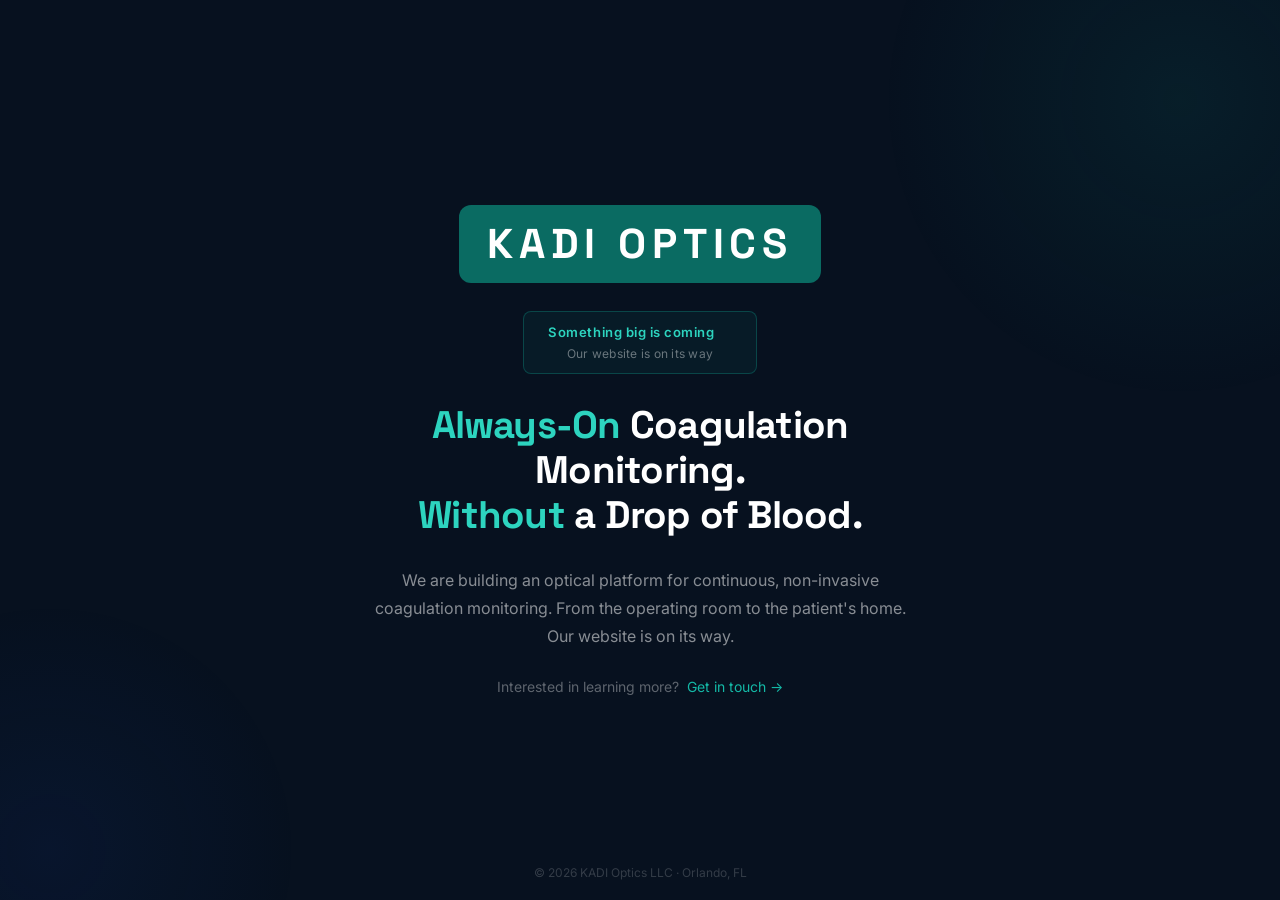
==== index.html @ 2137b291 "Darken brand box background color Co-Authored-By: Claude Sonnet 4.6 <noreply@anthropic.com>" ====
<!DOCTYPE html>
<html lang="en">
<head>
  <meta charset="UTF-8"/>
  <meta name="viewport" content="width=device-width, initial-scale=1.0"/>
  <title>KADI Optics — Coming Soon</title>
  <link rel="preconnect" href="https://fonts.googleapis.com"/>
  <link rel="preconnect" href="https://fonts.gstatic.com" crossorigin/>
  <link href="https://fonts.googleapis.com/css2?family=Space+Grotesk:wght@400;600;700&family=Inter:wght@400;500&display=swap" rel="stylesheet"/>
  <style>
    *, *::before, *::after { box-sizing: border-box; margin: 0; padding: 0; }
    html, body { height: 100%; }

    body {
      font-family: 'Inter', system-ui, sans-serif;
      background: #07111F;
      color: #fff;
      display: flex;
      flex-direction: column;
      align-items: center;
      justify-content: center;
      min-height: 100vh;
      padding: 32px 24px;
      -webkit-font-smoothing: antialiased;
    }

    body::before {
      content: '';
      position: fixed;
      top: -200px; right: -200px;
      width: 600px; height: 600px;
      border-radius: 50%;
      background: radial-gradient(circle, rgba(13,148,136,0.10) 0%, transparent 70%);
      pointer-events: none;
    }
    body::after {
      content: '';
      position: fixed;
      bottom: -200px; left: -200px;
      width: 500px; height: 500px;
      border-radius: 50%;
      background: radial-gradient(circle, rgba(29,78,216,0.08) 0%, transparent 70%);
      pointer-events: none;
    }

    .wrap {
      position: relative;
      z-index: 1;
      display: flex;
      flex-direction: column;
      align-items: center;
      gap: 28px;
      text-align: center;
      max-width: 560px;
    }

    /* Brand name — text only, no icon */
    .brand {
      font-family: 'Space Grotesk', system-ui, sans-serif;
      font-size: 2.6rem;
      font-weight: 700;
      letter-spacing: 0.14em;
      color: #fff;
      line-height: 1;
      background: #0A6B62;
      padding: 18px 28px;
      border-radius: 12px;
    }
    .brand span { color: #fff; }

    h1 {
      font-family: 'Space Grotesk', system-ui, sans-serif;
      font-size: clamp(1.6rem, 4vw, 2.4rem);
      font-weight: 700;
      line-height: 1.18;
      letter-spacing: -0.02em;
      color: #fff;
    }
    h1 span { color: #2DD4BF; }

    p {
      font-size: 1rem;
      color: rgba(255,255,255,0.52);
      line-height: 1.75;
    }

    /* Badge — sharper corners, no blinking dot */
    .badge {
      display: inline-flex;
      flex-direction: column;
      align-items: center;
      gap: 6px;
      padding: 12px 24px;
      border-radius: 8px;
      border: 1px solid rgba(13,148,136,0.35);
      background: rgba(13,148,136,0.08);
      font-size: 0.82rem;
      font-weight: 600;
      color: #2DD4BF;
      letter-spacing: 0.04em;
    }
    .badge-sub {
      font-size: 0.75rem;
      font-weight: 400;
      color: rgba(255,255,255,0.4);
      letter-spacing: 0.02em;
    }

    /* Consecutive dots */
    .dot {
      opacity: 0;
      display: inline-block;
      animation: dot-seq 2.2s ease-in-out infinite;
    }
    .dot.d1 { animation-delay: 0.0s; }
    .dot.d2 { animation-delay: 0.5s; }
    .dot.d3 { animation-delay: 1.0s; }

    @keyframes dot-seq {
      0%,  12% { opacity: 0; }
      22%, 80% { opacity: 1; }
      92%, 100% { opacity: 0; }
    }

    .contact {
      font-size: 0.875rem;
      color: rgba(255,255,255,0.35);
    }
    .contact a {
      color: #14B8A6;
      text-decoration: none;
      transition: color 0.2s;
    }
    .contact a:hover { color: #2DD4BF; }

    .footer-note {
      position: fixed;
      bottom: 20px;
      font-size: 0.75rem;
      color: rgba(255,255,255,0.18);
    }
  </style>
</head>
<body>

  <div class="wrap">

    <div class="brand">KADI <span>OPTICS</span></div>

    <div class="badge">
      <span>Something big is coming <span class="dot d1">.</span><span class="dot d2">.</span><span class="dot d3">.</span></span>
      <span class="badge-sub">Our website is on its way</span>
    </div>

    <h1><span>Always-On</span> Coagulation Monitoring.<br><span>Without</span> a Drop of Blood.</h1>

    <p>We are building an optical platform for continuous, non-invasive coagulation monitoring. From the operating room to the patient's home. Our website is on its way.</p>

    <div class="contact">
      Interested in learning more? &nbsp;<a href="mailto:kadioptics@gmail.com">Get in touch →</a>
    </div>

  </div>

  <span class="footer-note">© 2026 KADI Optics LLC · Orlando, FL</span>
</body>
</html>
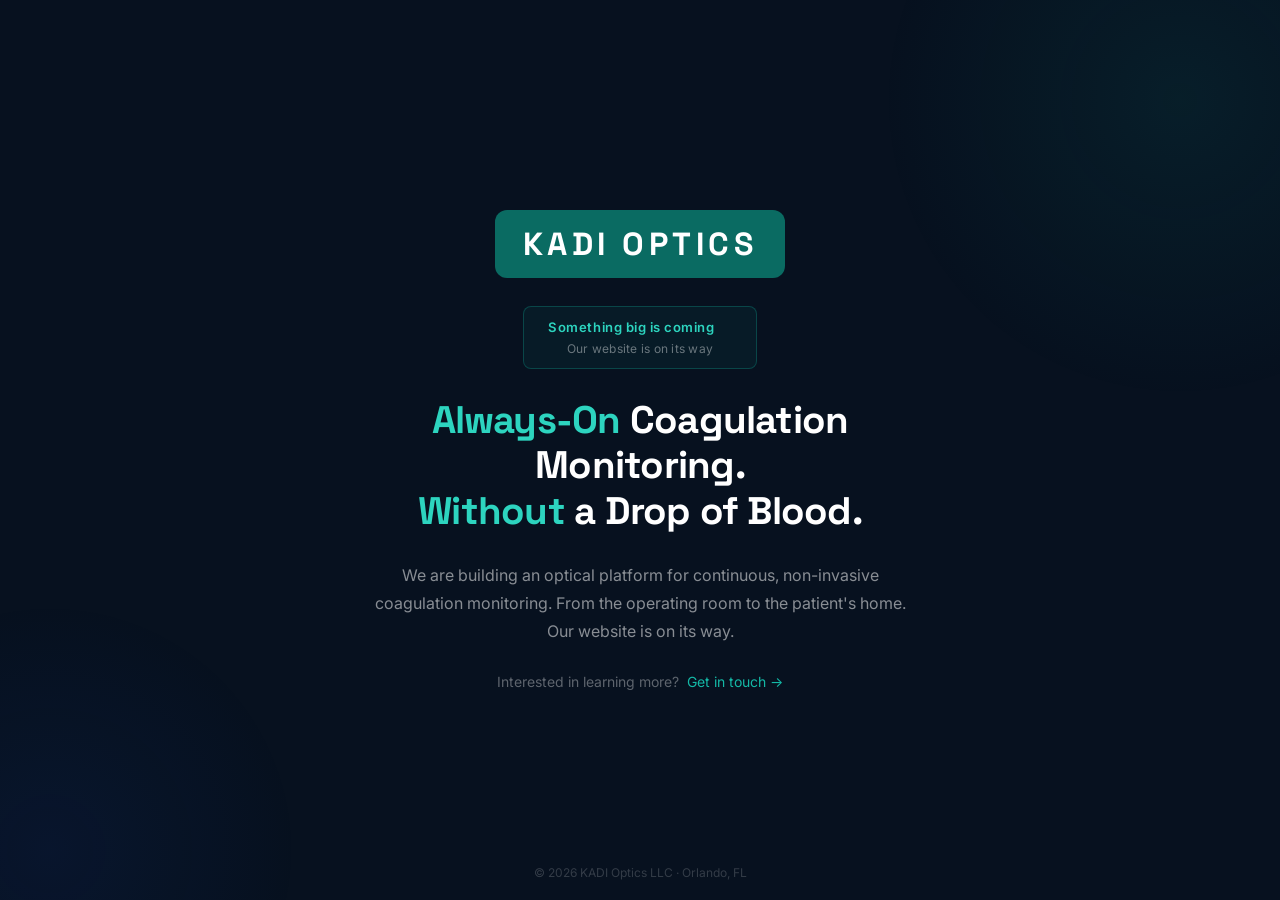
==== commit f5d8d37d: "Reduce brand logo font size Co-Authored-By: Claude Sonnet 4.6 <noreply@anthropic.com>" ====
--- a/index.html
+++ b/index.html
@@ -57,7 +57,7 @@
     /* Brand name — text only, no icon */
     .brand {
       font-family: 'Space Grotesk', system-ui, sans-serif;
-      font-size: 2.6rem;
+      font-size: 2rem;
       font-weight: 700;
       letter-spacing: 0.14em;
       color: #fff;
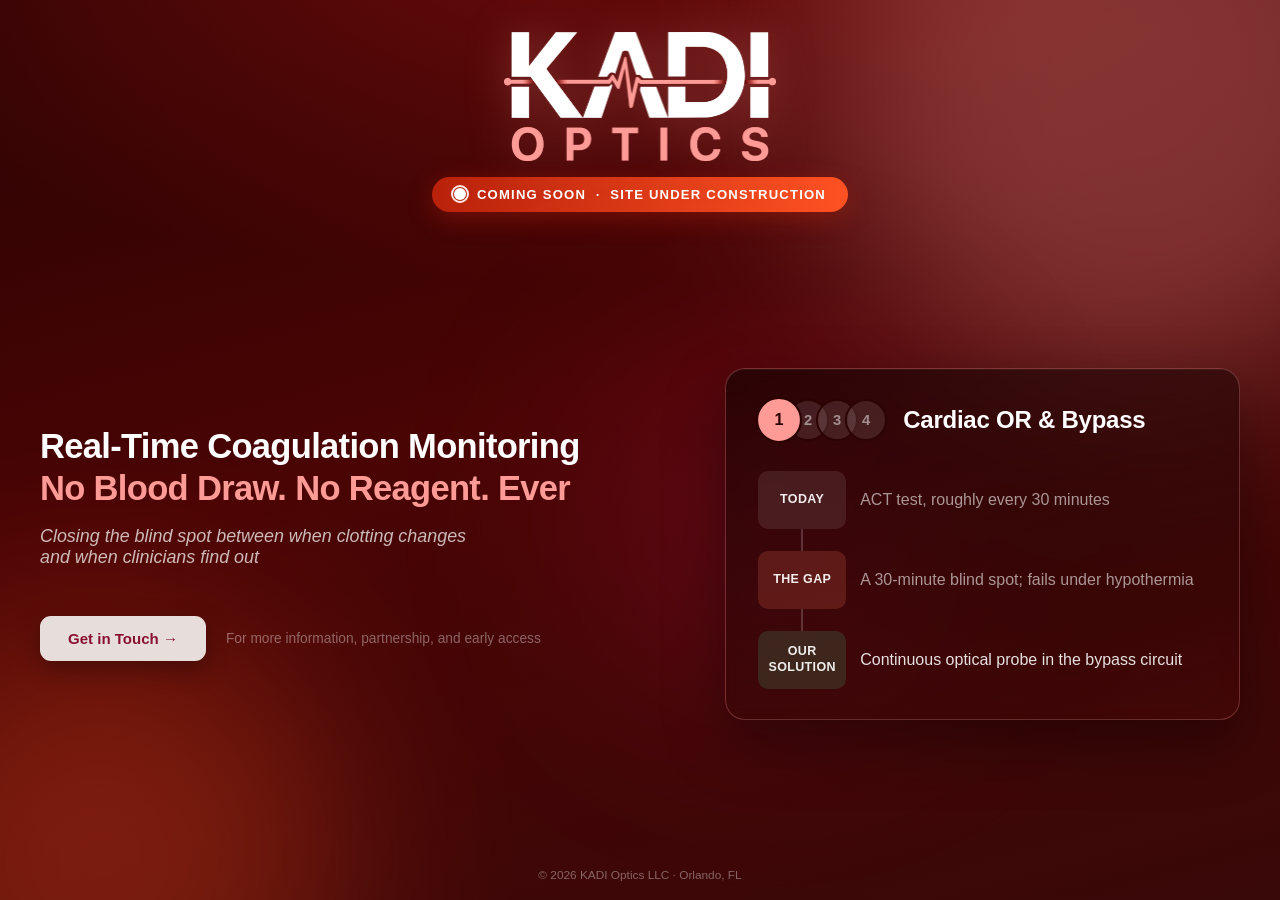
==== commit 5add69b1: "Redesign coming-soon page with maroon/coral pitch-deck theme Rebuilds index.html (the coming-soon la" ====
--- a/index.html
+++ b/index.html
@@ -1,167 +1,403 @@
 <!DOCTYPE html>
 <html lang="en">
 <head>
-  <meta charset="UTF-8"/>
-  <meta name="viewport" content="width=device-width, initial-scale=1.0"/>
-  <title>KADI Optics — Coming Soon</title>
-  <link rel="preconnect" href="https://fonts.googleapis.com"/>
-  <link rel="preconnect" href="https://fonts.gstatic.com" crossorigin/>
-  <link href="https://fonts.googleapis.com/css2?family=Space+Grotesk:wght@400;600;700&family=Inter:wght@400;500&display=swap" rel="stylesheet"/>
-  <style>
-    *, *::before, *::after { box-sizing: border-box; margin: 0; padding: 0; }
-    html, body { height: 100%; }
-
-    body {
-      font-family: 'Inter', system-ui, sans-serif;
-      background: #07111F;
-      color: #fff;
-      display: flex;
-      flex-direction: column;
-      align-items: center;
-      justify-content: center;
-      min-height: 100vh;
-      padding: 32px 24px;
-      -webkit-font-smoothing: antialiased;
-    }
-
-    body::before {
-      content: '';
-      position: fixed;
-      top: -200px; right: -200px;
-      width: 600px; height: 600px;
-      border-radius: 50%;
-      background: radial-gradient(circle, rgba(13,148,136,0.10) 0%, transparent 70%);
-      pointer-events: none;
-    }
-    body::after {
-      content: '';
-      position: fixed;
-      bottom: -200px; left: -200px;
-      width: 500px; height: 500px;
-      border-radius: 50%;
-      background: radial-gradient(circle, rgba(29,78,216,0.08) 0%, transparent 70%);
-      pointer-events: none;
-    }
-
-    .wrap {
-      position: relative;
-      z-index: 1;
-      display: flex;
-      flex-direction: column;
-      align-items: center;
-      gap: 28px;
-      text-align: center;
-      max-width: 560px;
-    }
-
-    /* Brand name — text only, no icon */
-    .brand {
-      font-family: 'Space Grotesk', system-ui, sans-serif;
-      font-size: 2rem;
-      font-weight: 700;
-      letter-spacing: 0.14em;
-      color: #fff;
-      line-height: 1;
-      background: #0A6B62;
-      padding: 18px 28px;
-      border-radius: 12px;
-    }
-    .brand span { color: #fff; }
-
-    h1 {
-      font-family: 'Space Grotesk', system-ui, sans-serif;
-      font-size: clamp(1.6rem, 4vw, 2.4rem);
-      font-weight: 700;
-      line-height: 1.18;
-      letter-spacing: -0.02em;
-      color: #fff;
-    }
-    h1 span { color: #2DD4BF; }
-
-    p {
-      font-size: 1rem;
-      color: rgba(255,255,255,0.52);
-      line-height: 1.75;
-    }
-
-    /* Badge — sharper corners, no blinking dot */
-    .badge {
-      display: inline-flex;
-      flex-direction: column;
-      align-items: center;
-      gap: 6px;
-      padding: 12px 24px;
-      border-radius: 8px;
-      border: 1px solid rgba(13,148,136,0.35);
-      background: rgba(13,148,136,0.08);
-      font-size: 0.82rem;
-      font-weight: 600;
-      color: #2DD4BF;
-      letter-spacing: 0.04em;
-    }
-    .badge-sub {
-      font-size: 0.75rem;
-      font-weight: 400;
-      color: rgba(255,255,255,0.4);
-      letter-spacing: 0.02em;
-    }
-
-    /* Consecutive dots */
-    .dot {
-      opacity: 0;
-      display: inline-block;
-      animation: dot-seq 2.2s ease-in-out infinite;
-    }
-    .dot.d1 { animation-delay: 0.0s; }
-    .dot.d2 { animation-delay: 0.5s; }
-    .dot.d3 { animation-delay: 1.0s; }
-
-    @keyframes dot-seq {
-      0%,  12% { opacity: 0; }
-      22%, 80% { opacity: 1; }
-      92%, 100% { opacity: 0; }
-    }
-
-    .contact {
-      font-size: 0.875rem;
-      color: rgba(255,255,255,0.35);
-    }
-    .contact a {
-      color: #14B8A6;
-      text-decoration: none;
-      transition: color 0.2s;
-    }
-    .contact a:hover { color: #2DD4BF; }
-
-    .footer-note {
-      position: fixed;
-      bottom: 20px;
-      font-size: 0.75rem;
-      color: rgba(255,255,255,0.18);
-    }
-  </style>
+<meta charset="UTF-8"/>
+<meta name="viewport" content="width=device-width, initial-scale=1.0"/>
+<meta name="description" content="KADI Optics is under construction. We're building an optical platform for continuous, real-time blood coagulation monitoring: no blood draw, no reagent."/>
+<title>KADI Optics | Coming Soon</title>
+<link rel="icon" href="/favicon.png" type="image/png"/>
+<style>
+  :root{
+    --maroon-deep:  #2B0303;
+    --maroon:       #4A0404;
+    --maroon-mid:   #5C0505;
+    --maroon-card:  #6B1414;
+    --wine:         #8A1030;
+    --coral:        #FF9B96;
+    --coral-soft:   rgba(255,155,150,0.5);
+    --cta-1:        #B8210A;
+    --cta-2:        #FF5223;
+    --green:        #3CAA6E;
+    --gray-warm:    #E7DEDC;
+    --gray-warm-hover: #D9CBC8;
+    --cream:        #FDECEA;
+    --white:        #FFFFFF;
+    --on-dark:      rgba(255,255,255,0.92);
+    --on-dark-dim:  rgba(255,255,255,0.58);
+    --on-dark-dim2: rgba(255,255,255,0.38);
+    --font: -apple-system, BlinkMacSystemFont, "SF Pro Display", "SF Pro Text", "Segoe UI", Roboto, Helvetica, Arial, sans-serif;
+  }
+
+  *,*::before,*::after{ box-sizing:border-box; margin:0; padding:0; }
+  html{ scroll-behavior:smooth; }
+  body{
+    font-family: var(--font);
+    background: var(--maroon-deep);
+    color: var(--on-dark);
+    -webkit-font-smoothing: antialiased;
+    text-rendering: optimizeLegibility;
+    overflow-x: hidden;
+  }
+  img,svg{ max-width:100%; display:block; }
+  a{ color:inherit; text-decoration:none; }
+
+  /* ══════════ Fixed mesh-gradient backdrop ══════════ */
+  .backdrop{
+    position: fixed;
+    inset: 0;
+    z-index: -1;
+    background:
+      radial-gradient(ellipse 120% 70% at 50% -10%, #6E0B0B 0%, transparent 60%),
+      linear-gradient(165deg, var(--maroon-deep) 0%, var(--maroon) 45%, #390808 100%);
+    overflow: hidden;
+  }
+  .blob{ position:absolute; border-radius:50%; filter: blur(95px); opacity:0.30; }
+  .blob.b1{ width:620px; height:620px; background: var(--coral); top:-220px; right:-160px;
+    animation: drift 13s ease-in-out infinite alternate; }
+  .blob.b2{ width:480px; height:480px; background: var(--cta-2); bottom:-200px; left:-140px;
+    animation: drift 16s ease-in-out infinite alternate-reverse; }
+  .blob.b3{ width:360px; height:360px; background: var(--wine); top:38%; left:46%; opacity:0.34;
+    animation: drift 10s ease-in-out infinite alternate; }
+  @keyframes drift{ from{ transform:translate(0,0) scale(1);} to{ transform:translate(36px,26px) scale(1.1);} }
+  @media (prefers-reduced-motion: reduce){ .blob{ animation:none; } }
+
+  /* ══════════ PAGE FRAME ══════════ */
+  .page{
+    min-height: 100svh;
+    max-width: 1280px;
+    margin: 0 auto;
+    display:flex;
+    flex-direction:column;
+    padding: 26px 40px 18px;
+  }
+
+  .masthead{
+    flex: 0 0 auto;
+    text-align:center;
+    padding-top: 6px;
+  }
+  .logo-mark{
+    width: 272px;
+    max-width: 54vw;
+    margin: 0 auto 16px;
+    filter: drop-shadow(0 0 22px rgba(255,155,150,0.26));
+    animation: glow-breathe 4.5s ease-in-out infinite;
+  }
+  @keyframes glow-breathe{
+    0%,100%{ filter: drop-shadow(0 0 18px rgba(255,155,150,0.20)); }
+    50%{     filter: drop-shadow(0 0 30px rgba(255,155,150,0.40)); }
+  }
+  @media (prefers-reduced-motion: reduce){ .logo-mark{ animation:none; } }
+
+  .badge{
+    display:inline-flex;
+    align-items:center;
+    gap:11px;
+    padding: 10px 22px;
+    border-radius: 100px;
+    background: linear-gradient(100deg, var(--cta-1), var(--cta-2));
+    box-shadow: 0 6px 24px rgba(184,33,10,0.4);
+    font-size: 0.82rem;
+    font-weight: 700;
+    letter-spacing: 0.09em;
+    text-transform: uppercase;
+    color: var(--white);
+  }
+  .badge .pulse-dot{ position:relative; width:12px; height:12px; border-radius:50%; background: var(--white); flex-shrink:0; }
+  .badge .pulse-dot::before{
+    content:''; position:absolute; inset:-3px; border-radius:50%;
+    border: 2px solid rgba(255,255,255,0.9);
+    animation: pulse-ring 1.6s ease-out infinite;
+  }
+  @keyframes pulse-ring{ 0%{ transform:scale(0.7); opacity:1; } 100%{ transform:scale(2.1); opacity:0; } }
+  @media (prefers-reduced-motion: reduce){ .badge .pulse-dot::before{ animation:none; } }
+
+  /* ══════════ MAIN: two columns, fills remaining screen ══════════ */
+  .main-grid{
+    flex: 1 1 auto;
+    display:grid;
+    grid-template-columns: 55fr 45fr;
+    align-items: center;
+    gap: 56px;
+    min-height: 0;
+    padding: 30px 0 8px;
+  }
+
+  .left-col{
+    display:flex;
+    flex-direction:column;
+    justify-content:center;
+    text-align:left;
+  }
+
+  h1{
+    font-size: clamp(1.65rem, 2.7vw, 2.3rem);
+    font-weight: 700;
+    line-height: 1.16;
+    letter-spacing: -0.02em;
+    color: var(--white);
+    text-wrap: balance;
+  }
+  h1 .accent{ color: var(--coral); display:block; margin-top: 2px; }
+
+  .lead{
+    font-size: clamp(1rem, 1.4vw, 1.15rem);
+    font-weight: 500;
+    font-style: italic;
+    color: rgba(255,255,255,0.72);
+    margin-top: 18px;
+    max-width: 460px;
+  }
+
+  .hero-actions{
+    display:flex;
+    align-items:center;
+    gap: 20px;
+    flex-wrap: wrap;
+    margin-top: 48px;
+  }
+
+  .btn-primary{
+    display:inline-flex;
+    align-items:center;
+    gap:8px;
+    padding: 14px 28px;
+    border-radius: 11px;
+    background: var(--gray-warm);
+    color: var(--wine);
+    font-weight: 700;
+    font-size: 0.94rem;
+    box-shadow: 0 8px 24px rgba(0,0,0,0.3);
+    transition: transform 0.2s ease, box-shadow 0.2s ease, background 0.2s ease;
+  }
+  .btn-primary:hover{ background: var(--gray-warm-hover); transform: translateY(-2px); box-shadow: 0 10px 30px rgba(0,0,0,0.38); }
+  .btn-primary:focus-visible, .node:focus-visible{ outline: 2px solid var(--coral); outline-offset: 3px; }
+
+  .contact-inline{ font-size: 0.86rem; color: var(--on-dark-dim2); }
+
+  /* ══════════ RIGHT COLUMN: problem box ══════════ */
+  .right-col{ min-width:0; }
+
+  .scenario-box{
+    display:flex;
+    flex-direction:column;
+    background: linear-gradient(165deg, rgba(15,2,2,0.6), rgba(70,8,8,0.5));
+    border: 1px solid rgba(255,155,150,0.28);
+    border-radius: 20px;
+    padding: 30px 32px 30px;
+    backdrop-filter: blur(8px);
+    box-shadow: 0 24px 60px rgba(0,0,0,0.35), inset 0 1px 0 rgba(255,255,255,0.05);
+  }
+
+  /* overlapping number nav, sits beside each scenario's title */
+  .scenario-head{ display:flex; align-items:center; gap:16px; margin-bottom: 30px; }
+  .nav-row{ flex:0 0 auto; display:flex; align-items:center; }
+  .node{
+    position: relative;
+    flex: 0 0 auto;
+    width: 42px; height: 42px;
+    border-radius: 50%;
+    display:flex; align-items:center; justify-content:center;
+    font-size: 0.92rem; font-weight:600;
+    color: rgba(255,255,255,0.5);
+    background: rgba(255,255,255,0.1);
+    border: 2px solid var(--maroon-deep);
+    cursor: pointer;
+    transition: all 0.3s ease;
+    margin-left: -13px;
+  }
+  .node:first-child{ margin-left:0; }
+  .node.active{
+    background: var(--coral);
+    color: var(--maroon-deep);
+    font-weight: 800;
+    transform: scale(1.1);
+    z-index: 2;
+  }
+
+  .scenario-name{
+    font-size: 1.5rem; font-weight:700; color:var(--white); letter-spacing:-0.01em;
+    transition: opacity 0.4s ease;
+  }
+  .scenario-name.fading{ opacity: 0; }
+
+  /* Today / The Gap / Our Solution: these three are static and never fade — */
+  /* only the description text (.v) beside them changes and crossfades in place */
+  .scenario-rows{ display:flex; flex-direction:column; }
+  .row-connector{ width:2px; height:22px; margin-left:43px; background: rgba(255,255,255,0.18); }
+  .srow{ display:flex; align-items:center; gap: 14px; }
+  .srow .k{
+    flex-shrink:0;
+    width: 88px;
+    min-height: 58px;
+    padding: 6px;
+    border-radius: 10px;
+    display:flex; align-items:center; justify-content:center;
+    text-align:center;
+    font-size:0.78rem;
+    font-weight:700;
+    letter-spacing:0.03em;
+    text-transform:uppercase;
+    color: rgba(255,255,255,0.92);
+    line-height:1.25;
+  }
+  .srow.today .k{ background: rgba(255,255,255,0.09); }
+  .srow.gap .k{ background: rgba(255,120,90,0.18); }
+  .srow.fix .k{ background: rgba(60,170,110,0.2); }
+  .srow .v{
+    font-size:1rem; line-height:1.45; color: var(--on-dark-dim); min-height: 2.4em;
+    display:flex; align-items:center;
+    transition: opacity 0.4s ease;
+  }
+  .srow .v.fading{ opacity: 0; }
+  .srow.fix .v{ color: rgba(255,255,255,0.88); }
+
+  /* footer */
+  .foot-note{
+    flex: 0 0 auto;
+    text-align:center;
+    font-size:0.74rem;
+    color: var(--on-dark-dim2);
+    padding-top: 14px;
+  }
+
+  /* ══════════ RESPONSIVE ══════════ */
+  @media (max-width: 900px){
+    .page{ min-height:auto; padding: 28px 24px 28px; }
+    .main-grid{ grid-template-columns: 1fr; gap: 36px; padding: 26px 0 8px; align-items:normal; }
+    .left-col{ text-align:center; align-items:center; }
+    .lead{ margin-left:auto; margin-right:auto; }
+    .hero-actions{ justify-content:center; }
+    h1 .accent{ margin-top:4px; }
+    .scenario-head{ justify-content:center; }
+    .scenario-box{ height:auto; }
+  }
+  @media (max-width: 520px){
+    .srow .k{ width:72px; min-height:50px; font-size:0.68rem; }
+    .srow .v{ font-size:0.92rem; }
+  }
+</style>
 </head>
 <body>
 
-  <div class="wrap">
-
-    <div class="brand">KADI <span>OPTICS</span></div>
-
-    <div class="badge">
-      <span>Something big is coming <span class="dot d1">.</span><span class="dot d2">.</span><span class="dot d3">.</span></span>
-      <span class="badge-sub">Our website is on its way</span>
+  <div class="backdrop">
+    <div class="blob b1"></div>
+    <div class="blob b2"></div>
+    <div class="blob b3"></div>
+  </div>
+
+  <div class="page">
+
+    <!-- ══════════ MASTHEAD ══════════ -->
+    <div class="masthead">
+      <img class="logo-mark" src="/images/logo_pitch_white.png" alt="KADI Optics"/>
+      <div class="badge"><span class="pulse-dot"></span> Coming Soon &nbsp;·&nbsp; Site Under Construction</div>
     </div>
 
-    <h1><span>Always-On</span> Coagulation Monitoring.<br><span>Without</span> a Drop of Blood.</h1>
-
-    <p>We are building an optical platform for continuous, non-invasive coagulation monitoring. From the operating room to the patient's home. Our website is on its way.</p>
-
-    <div class="contact">
-      Interested in learning more? &nbsp;<a href="mailto:kadioptics@gmail.com">Get in touch →</a>
+    <!-- ══════════ MAIN ══════════ -->
+    <div class="main-grid">
+
+      <div class="left-col">
+        <h1>Real-Time Coagulation Monitoring<span class="accent">No Blood Draw. No Reagent. Ever</span></h1>
+        <p class="lead">Closing the blind spot between when clotting changes and when clinicians find out</p>
+
+        <div class="hero-actions">
+          <a class="btn-primary" href="mailto:kadioptics@gmail.com">Get in Touch →</a>
+          <span class="contact-inline">For more information, partnership, and early access</span>
+        </div>
+      </div>
+
+      <div class="right-col">
+        <div class="scenario-box">
+
+          <div class="scenario-head">
+            <div class="nav-row">
+              <div class="node active" data-i="0">1</div>
+              <div class="node" data-i="1">2</div>
+              <div class="node" data-i="2">3</div>
+              <div class="node" data-i="3">4</div>
+            </div>
+            <div class="scenario-name" id="scenario-name">Cardiac OR &amp; Bypass</div>
+          </div>
+
+          <div class="scenario-rows">
+            <div class="srow today"><div class="k">Today</div><div class="v" id="v-today">ACT test, roughly every 30 minutes</div></div>
+            <div class="row-connector"></div>
+            <div class="srow gap"><div class="k">The Gap</div><div class="v" id="v-gap">A 30-minute blind spot; fails under hypothermia</div></div>
+            <div class="row-connector"></div>
+            <div class="srow fix"><div class="k">Our<br>Solution</div><div class="v" id="v-fix">Continuous optical probe in the bypass circuit</div></div>
+          </div>
+
+        </div>
+      </div>
+
     </div>
 
+    <div class="foot-note">© 2026 KADI Optics LLC · Orlando, FL</div>
+
   </div>
 
-  <span class="footer-note">© 2026 KADI Optics LLC · Orlando, FL</span>
+  <script>
+    (function(){
+      // Today / The Gap / Our Solution stay on screen always — only the
+      // name and the three description lines swap and crossfade in place.
+      var DATA = [
+        { name: "Cardiac OR & Bypass",     today: "ACT test, roughly every 30 minutes",              gap: "A 30-minute blind spot; fails under hypothermia",      fix: "Continuous optical probe in the bypass circuit" },
+        { name: "ICU & ECMO",              today: "Anti-Factor Xa, off-site lab, every 1 to 4 hours", gap: "45+ minute turnaround; can't test at the bedside",     fix: "Continuous sensor built into the ECMO circuit" },
+        { name: "Home INR Monitoring",     today: "Finger-prick test strips, checked weekly",         gap: "Daily to weekly gaps; real burden on patients",        fix: "Wrist-worn monitor, continuous and painless" },
+        { name: "Home DOAC Monitoring",    today: "Nothing exists; zero approved home test",          gap: "6 million U.S. patients go unmonitored",               fix: "The first non-invasive DOAC monitor" }
+      ];
+
+      var nodes = Array.prototype.slice.call(document.querySelectorAll('.node'));
+      var nameEl = document.getElementById('scenario-name');
+      var fadeEls = [nameEl, document.getElementById('v-today'), document.getElementById('v-gap'), document.getElementById('v-fix')];
+      var total = DATA.length;
+      var current = 0;
+      var cycleTimer = null;
+      var swapTimer = null;
+      var DURATION = 3900;
+      var FADE_MS = 380;
+      var reduceMotion = window.matchMedia && window.matchMedia('(prefers-reduced-motion: reduce)').matches;
+
+      function applyData(i){
+        var d = DATA[i];
+        nameEl.textContent = d.name;
+        fadeEls[1].textContent = d.today;
+        fadeEls[2].textContent = d.gap;
+        fadeEls[3].textContent = d.fix;
+        nodes.forEach(function(n){ n.classList.toggle('active', +n.dataset.i === i); });
+      }
+
+      function show(i){
+        current = (i + total) % total;
+        if (reduceMotion){ applyData(current); return; }
+        clearTimeout(swapTimer);
+        fadeEls.forEach(function(el){ el.classList.add('fading'); });
+        swapTimer = setTimeout(function(){
+          applyData(current);
+          fadeEls.forEach(function(el){ el.classList.remove('fading'); });
+        }, FADE_MS);
+      }
+
+      function start(){
+        if (reduceMotion) return;
+        stop();
+        cycleTimer = setInterval(function(){ show(current + 1); }, DURATION);
+      }
+      function stop(){ if (cycleTimer) { clearInterval(cycleTimer); cycleTimer = null; } }
+
+      nodes.forEach(function(n){
+        n.addEventListener('click', function(){ show(+n.dataset.i); start(); });
+      });
+
+      var box = document.querySelector('.scenario-box');
+      box.addEventListener('mouseenter', stop);
+      box.addEventListener('mouseleave', start);
+
+      applyData(0);
+      start();
+    })();
+  </script>
+
 </body>
 </html>
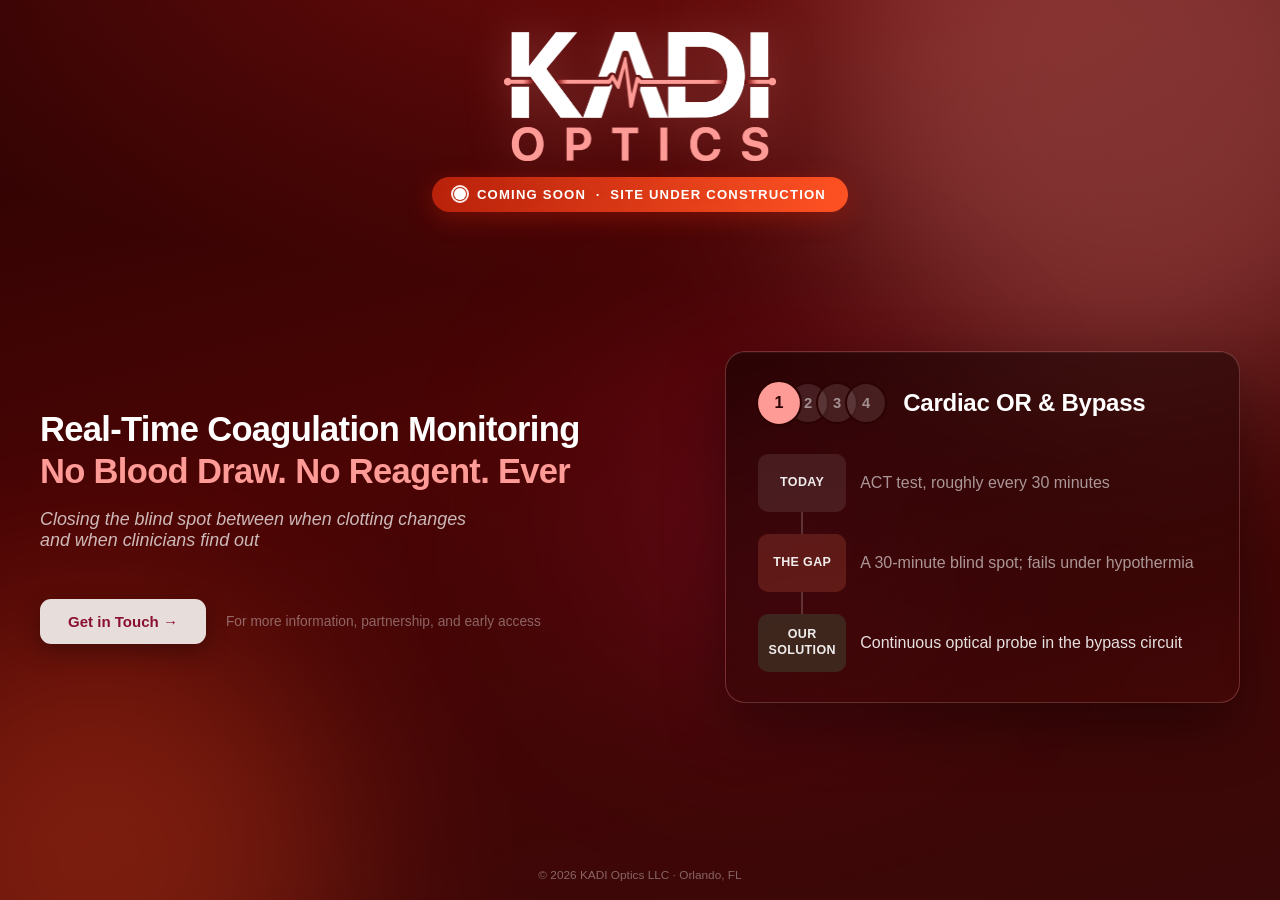
==== commit 9c2ef05f: "Nudge main content up slightly on the coming-soon page" ====
--- a/index.html
+++ b/index.html
@@ -121,6 +121,7 @@
     gap: 56px;
     min-height: 0;
     padding: 30px 0 8px;
+    margin-top: -34px;
   }
 
   .left-col{
